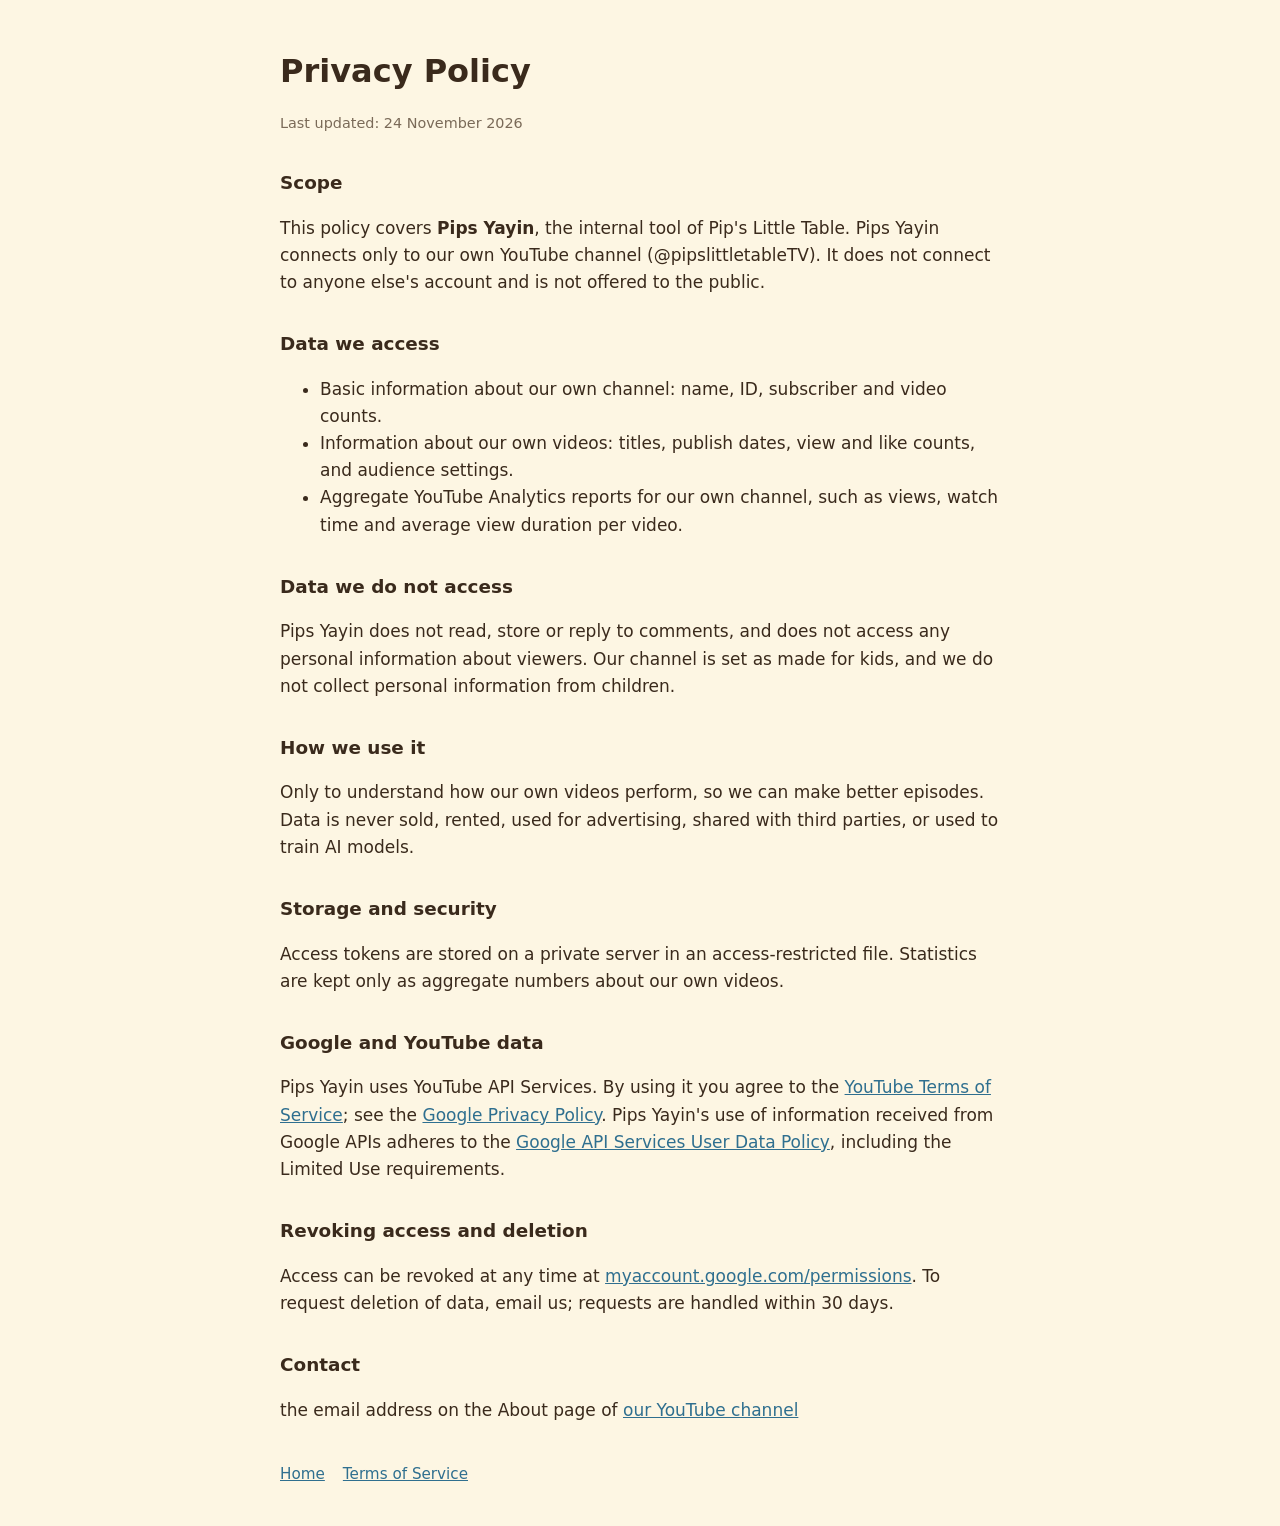
==== privacy.html @ 01c76b98 "Pip's Little Table site: home, privacy, terms" ====
<!doctype html><html lang="en"><head><meta charset="utf-8"><meta name="viewport" content="width=device-width,initial-scale=1">
<title>Privacy Policy · Pip's Little Table</title><link rel="stylesheet" href="style.css"></head><body><main>
<h1>Privacy Policy</h1><p class="mute">Last updated: 24 November 2026</p>
<h2>Scope</h2>
<p>This policy covers <strong>Pips Yayin</strong>, the internal tool of Pip's Little Table. Pips Yayin connects only to our own YouTube channel (@pipslittletableTV). It does not connect to anyone else's account and is not offered to the public.</p>
<h2>Data we access</h2>
<ul><li>Basic information about our own channel: name, ID, subscriber and video counts.</li>
<li>Information about our own videos: titles, publish dates, view and like counts, and audience settings.</li>
<li>Aggregate YouTube Analytics reports for our own channel, such as views, watch time and average view duration per video.</li></ul>
<h2>Data we do not access</h2>
<p>Pips Yayin does not read, store or reply to comments, and does not access any personal information about viewers. Our channel is set as made for kids, and we do not collect personal information from children.</p>
<h2>How we use it</h2>
<p>Only to understand how our own videos perform, so we can make better episodes. Data is never sold, rented, used for advertising, shared with third parties, or used to train AI models.</p>
<h2>Storage and security</h2>
<p>Access tokens are stored on a private server in an access-restricted file. Statistics are kept only as aggregate numbers about our own videos.</p>
<h2>Google and YouTube data</h2>
<p>Pips Yayin uses YouTube API Services. By using it you agree to the <a href="https://www.youtube.com/t/terms">YouTube Terms of Service</a>; see the <a href="https://policies.google.com/privacy">Google Privacy Policy</a>. Pips Yayin's use of information received from Google APIs adheres to the <a href="https://developers.google.com/terms/api-services-user-data-policy">Google API Services User Data Policy</a>, including the Limited Use requirements.</p>
<h2>Revoking access and deletion</h2>
<p>Access can be revoked at any time at <a href="https://myaccount.google.com/permissions">myaccount.google.com/permissions</a>. To request deletion of data, email us; requests are handled within 30 days.</p>
<h2>Contact</h2><p>the email address on the About page of <a href="https://www.youtube.com/@pipslittletableTV/about">our YouTube channel</a></p>
<nav><a href="index.html">Home</a><a href="terms.html">Terms of Service</a></nav>
</main></body></html>
---- style.css ----
body{margin:0;background:#fdf6e3;color:#3a2a1c;font:17px/1.6 system-ui,-apple-system,Segoe UI,sans-serif}
main{max-width:720px;margin:0 auto;padding:40px 22px}
h1{font-size:2rem;margin:.2em 0}h2{font-size:1.15rem;margin-top:1.8em}
a{color:#2f6f8f}.mute{color:#7a6a58;font-size:.9rem}
.hero{text-align:center}.hero img{width:160px;height:160px;border-radius:50%}
nav{margin-top:2.5em;display:flex;gap:18px;flex-wrap:wrap;font-size:.95rem}
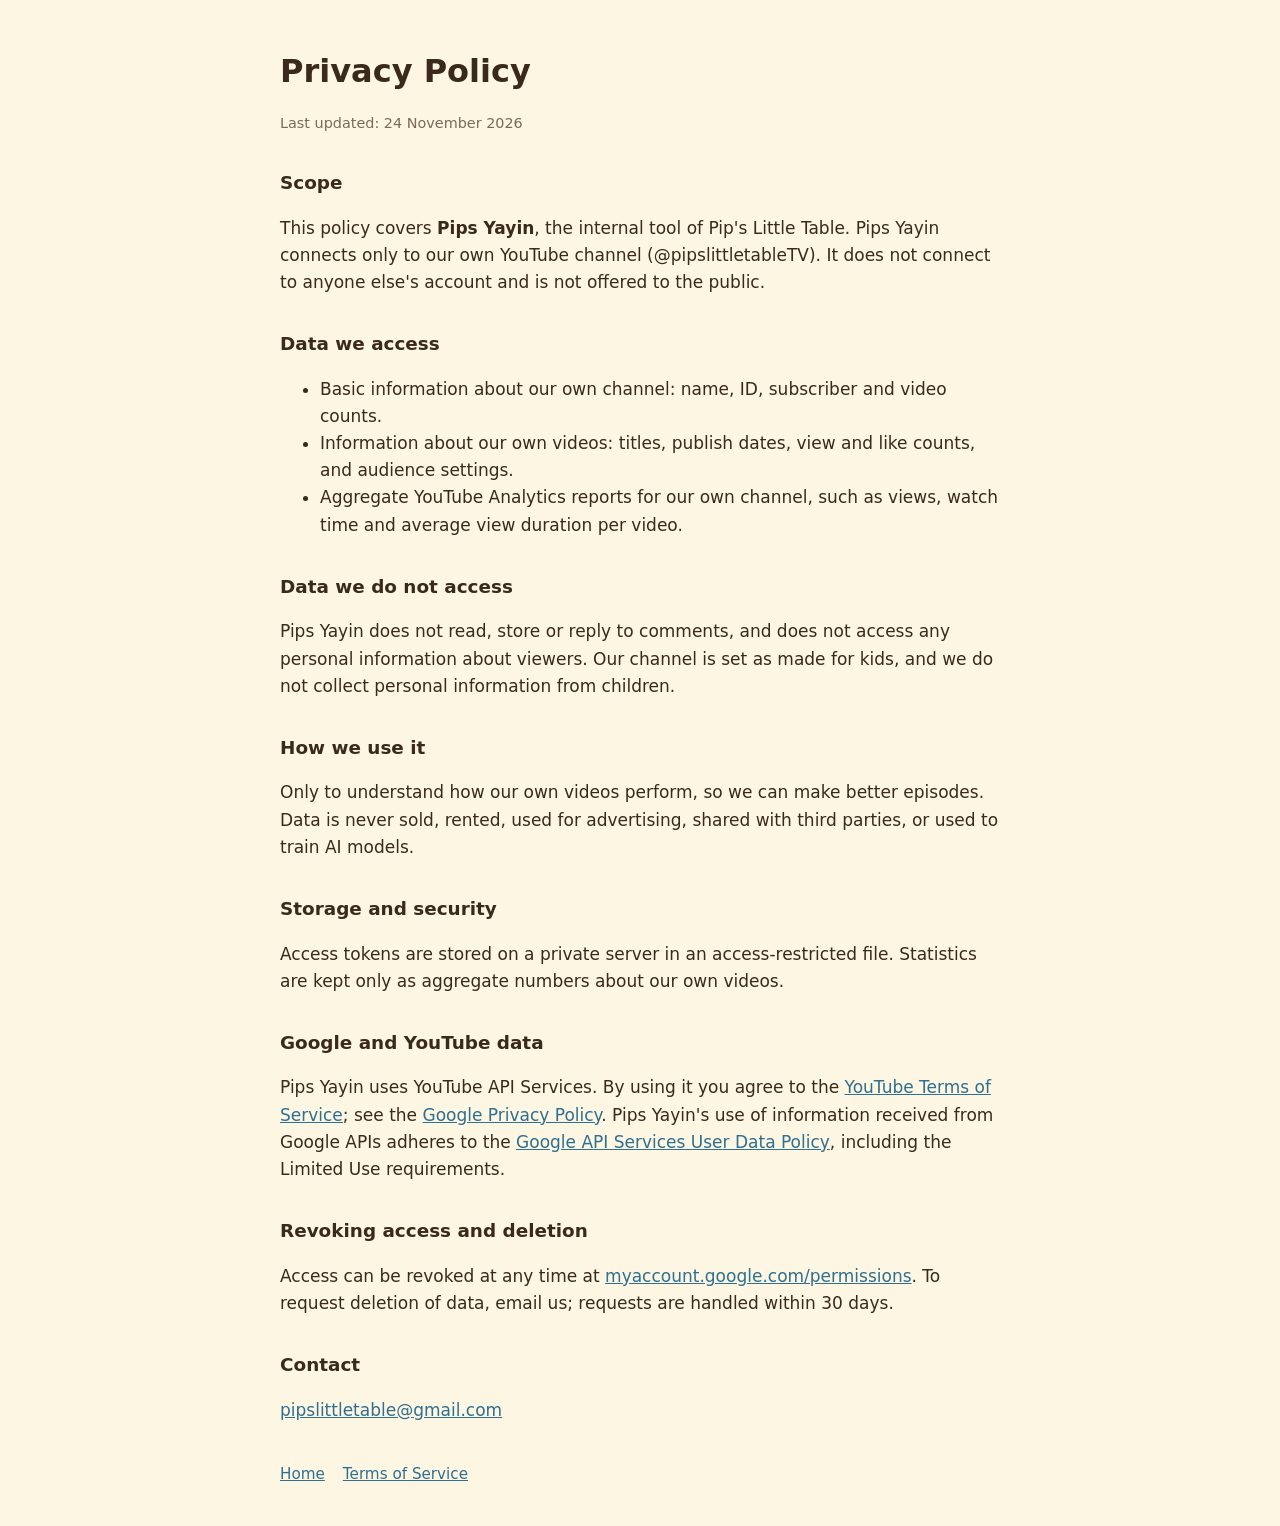
==== commit 68ae6489: "Contact email" ====
--- a/privacy.html
+++ b/privacy.html
@@ -17,6 +17,6 @@
 <p>Pips Yayin uses YouTube API Services. By using it you agree to the <a href="https://www.youtube.com/t/terms">YouTube Terms of Service</a>; see the <a href="https://policies.google.com/privacy">Google Privacy Policy</a>. Pips Yayin's use of information received from Google APIs adheres to the <a href="https://developers.google.com/terms/api-services-user-data-policy">Google API Services User Data Policy</a>, including the Limited Use requirements.</p>
 <h2>Revoking access and deletion</h2>
 <p>Access can be revoked at any time at <a href="https://myaccount.google.com/permissions">myaccount.google.com/permissions</a>. To request deletion of data, email us; requests are handled within 30 days.</p>
-<h2>Contact</h2><p>the email address on the About page of <a href="https://www.youtube.com/@pipslittletableTV/about">our YouTube channel</a></p>
+<h2>Contact</h2><p><a href="mailto:pipslittletable@gmail.com">pipslittletable@gmail.com</a></p>
 <nav><a href="index.html">Home</a><a href="terms.html">Terms of Service</a></nav>
 </main></body></html>
